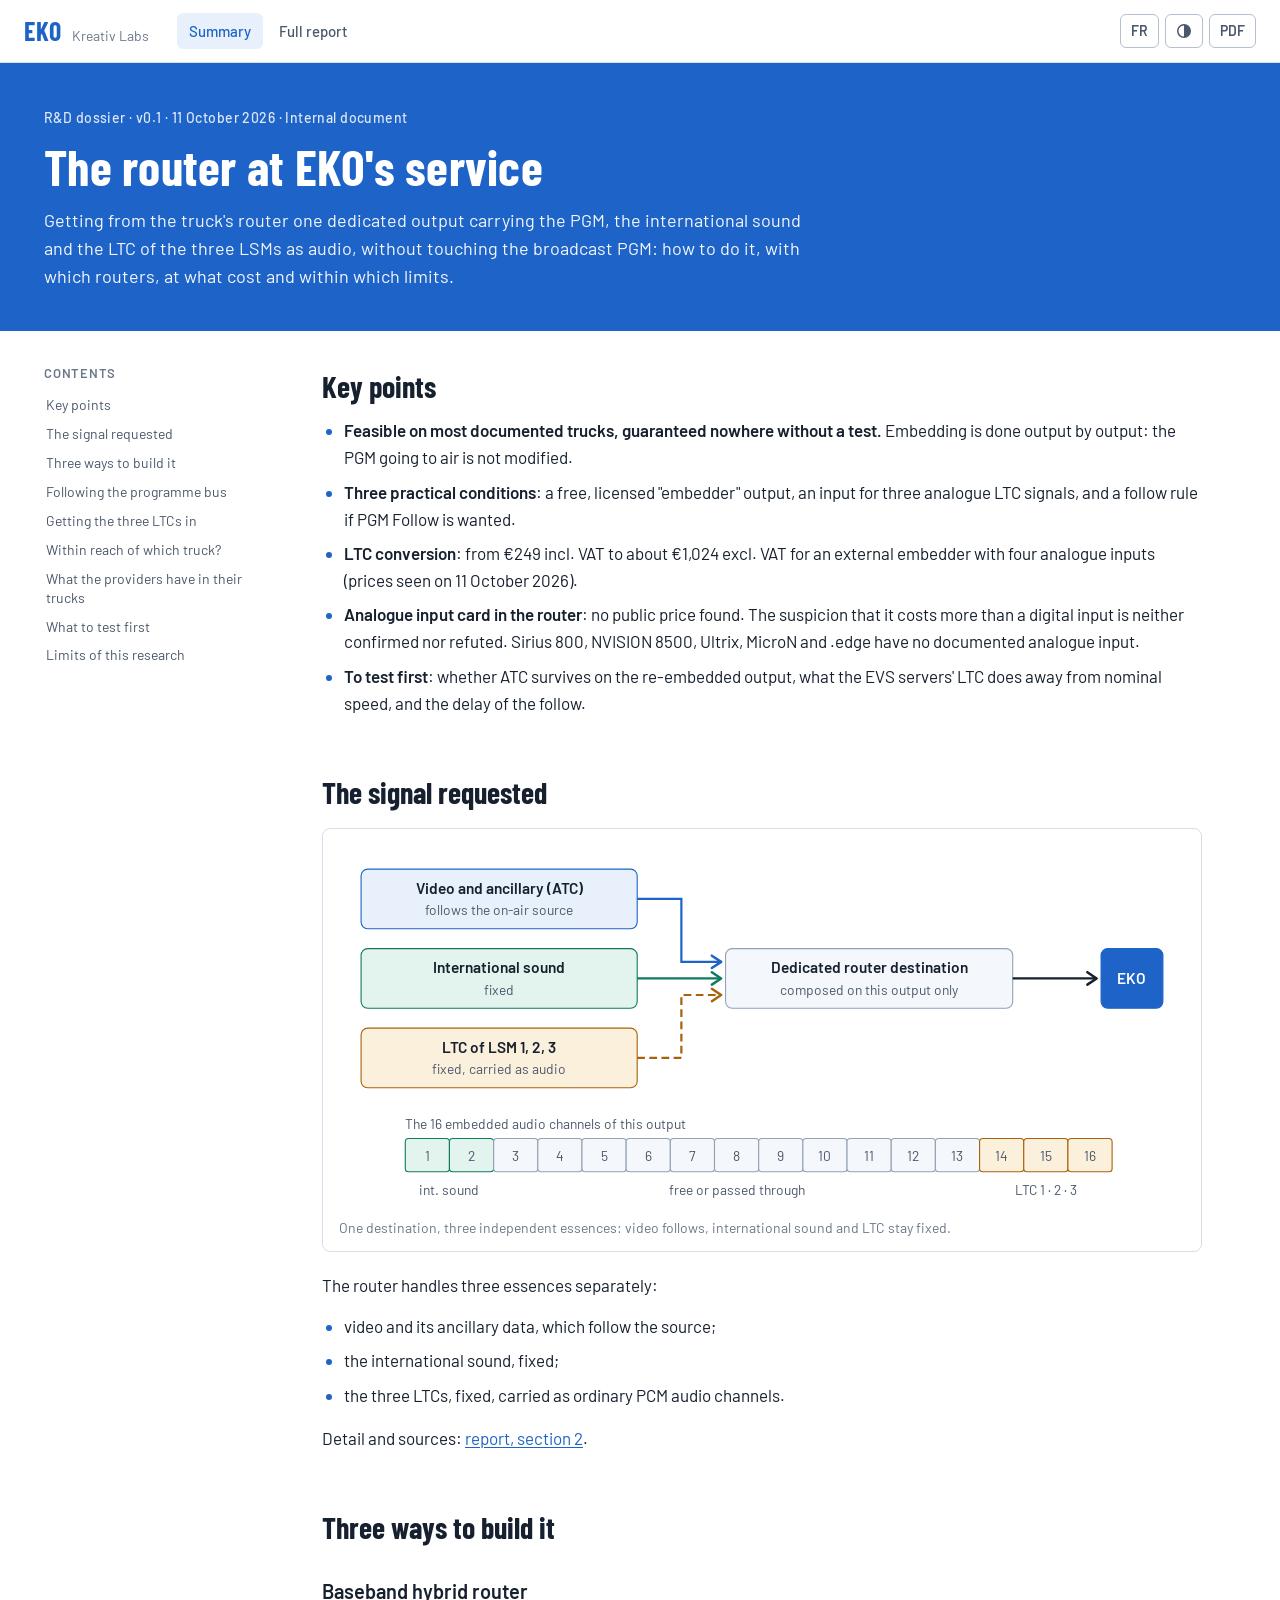
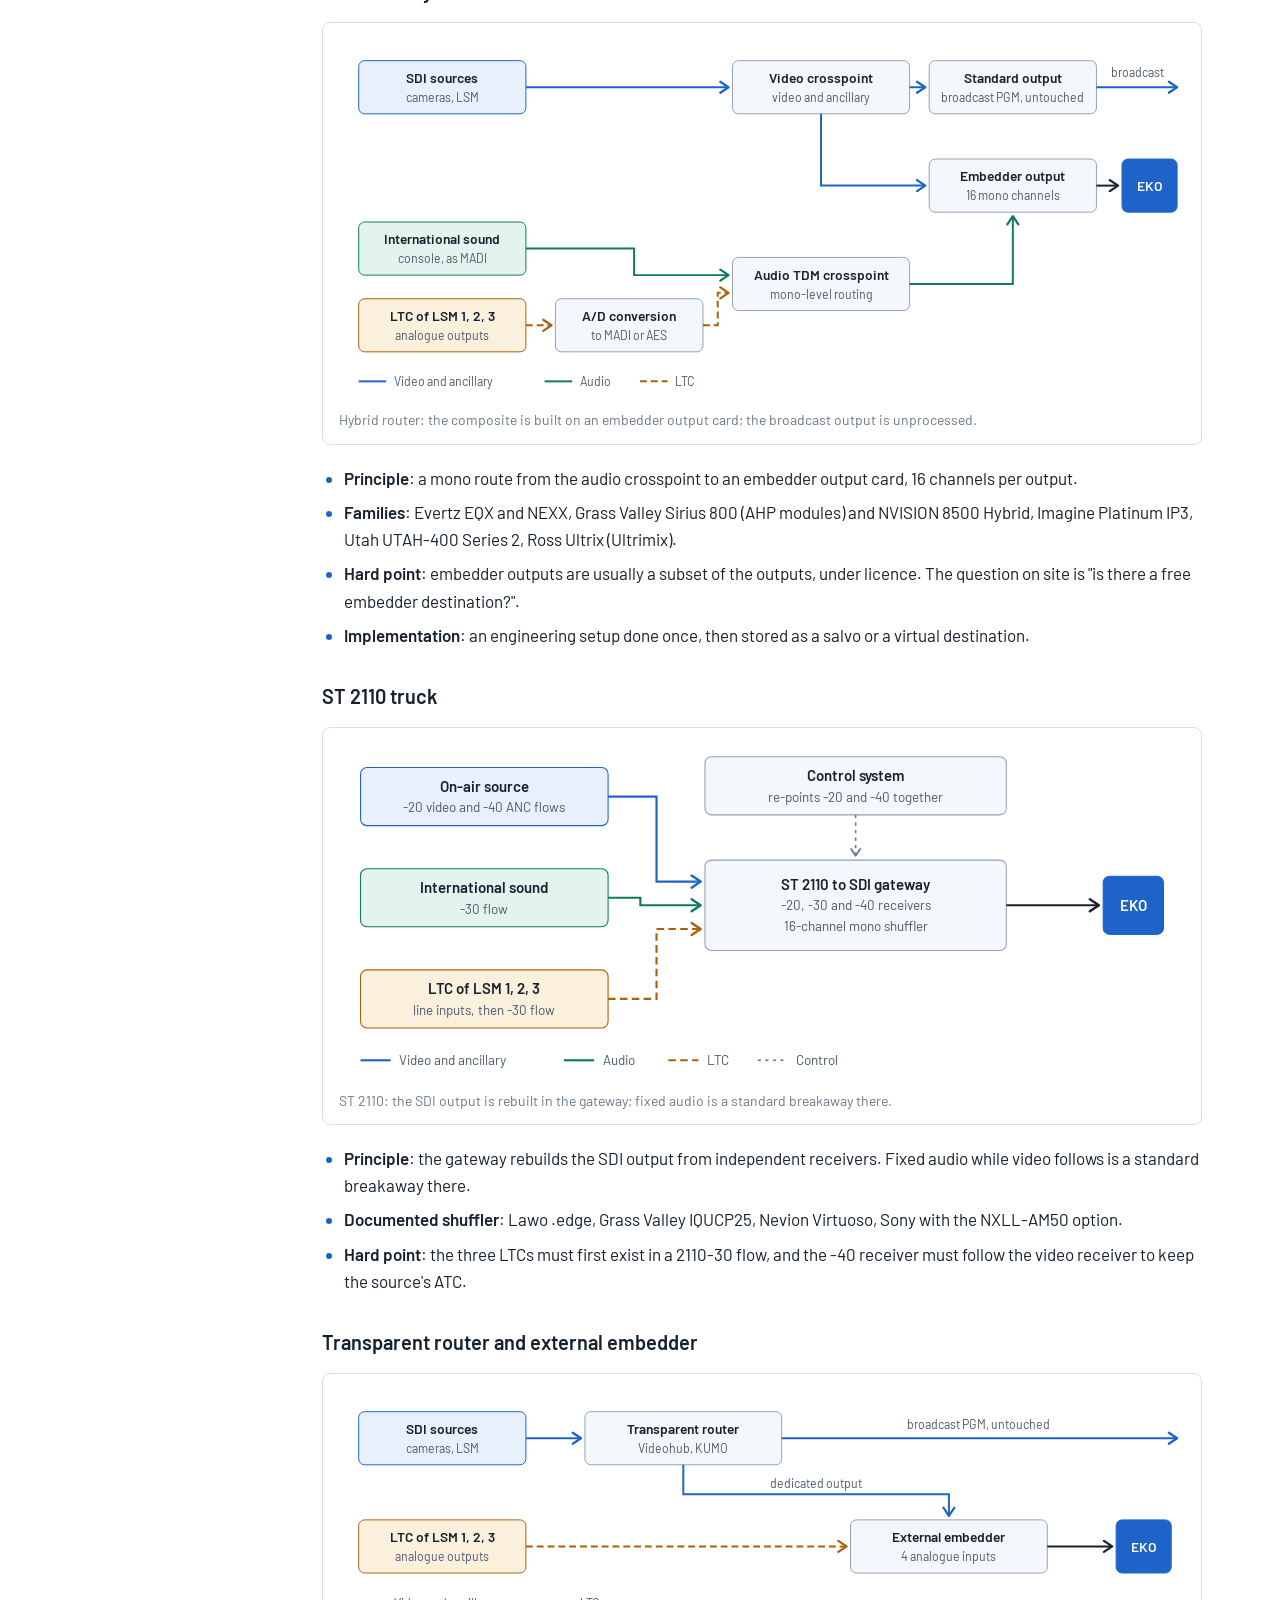
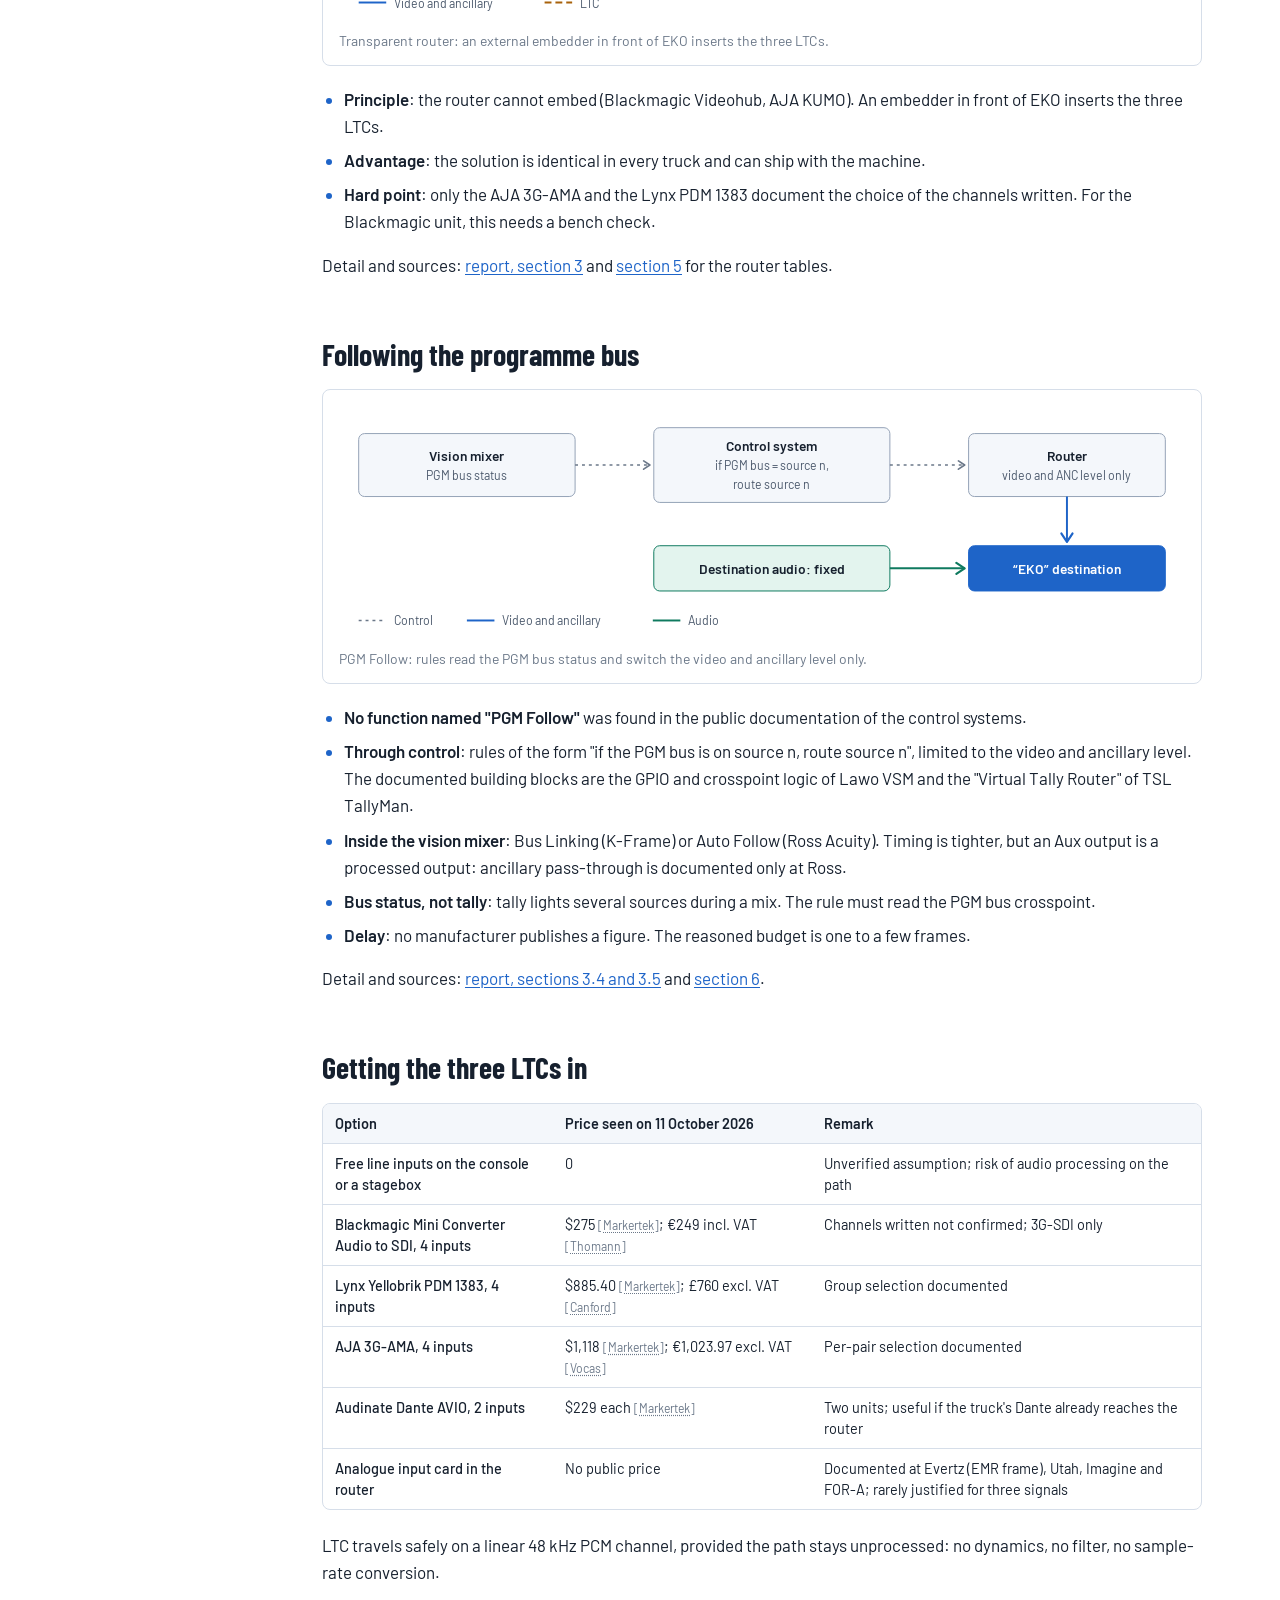
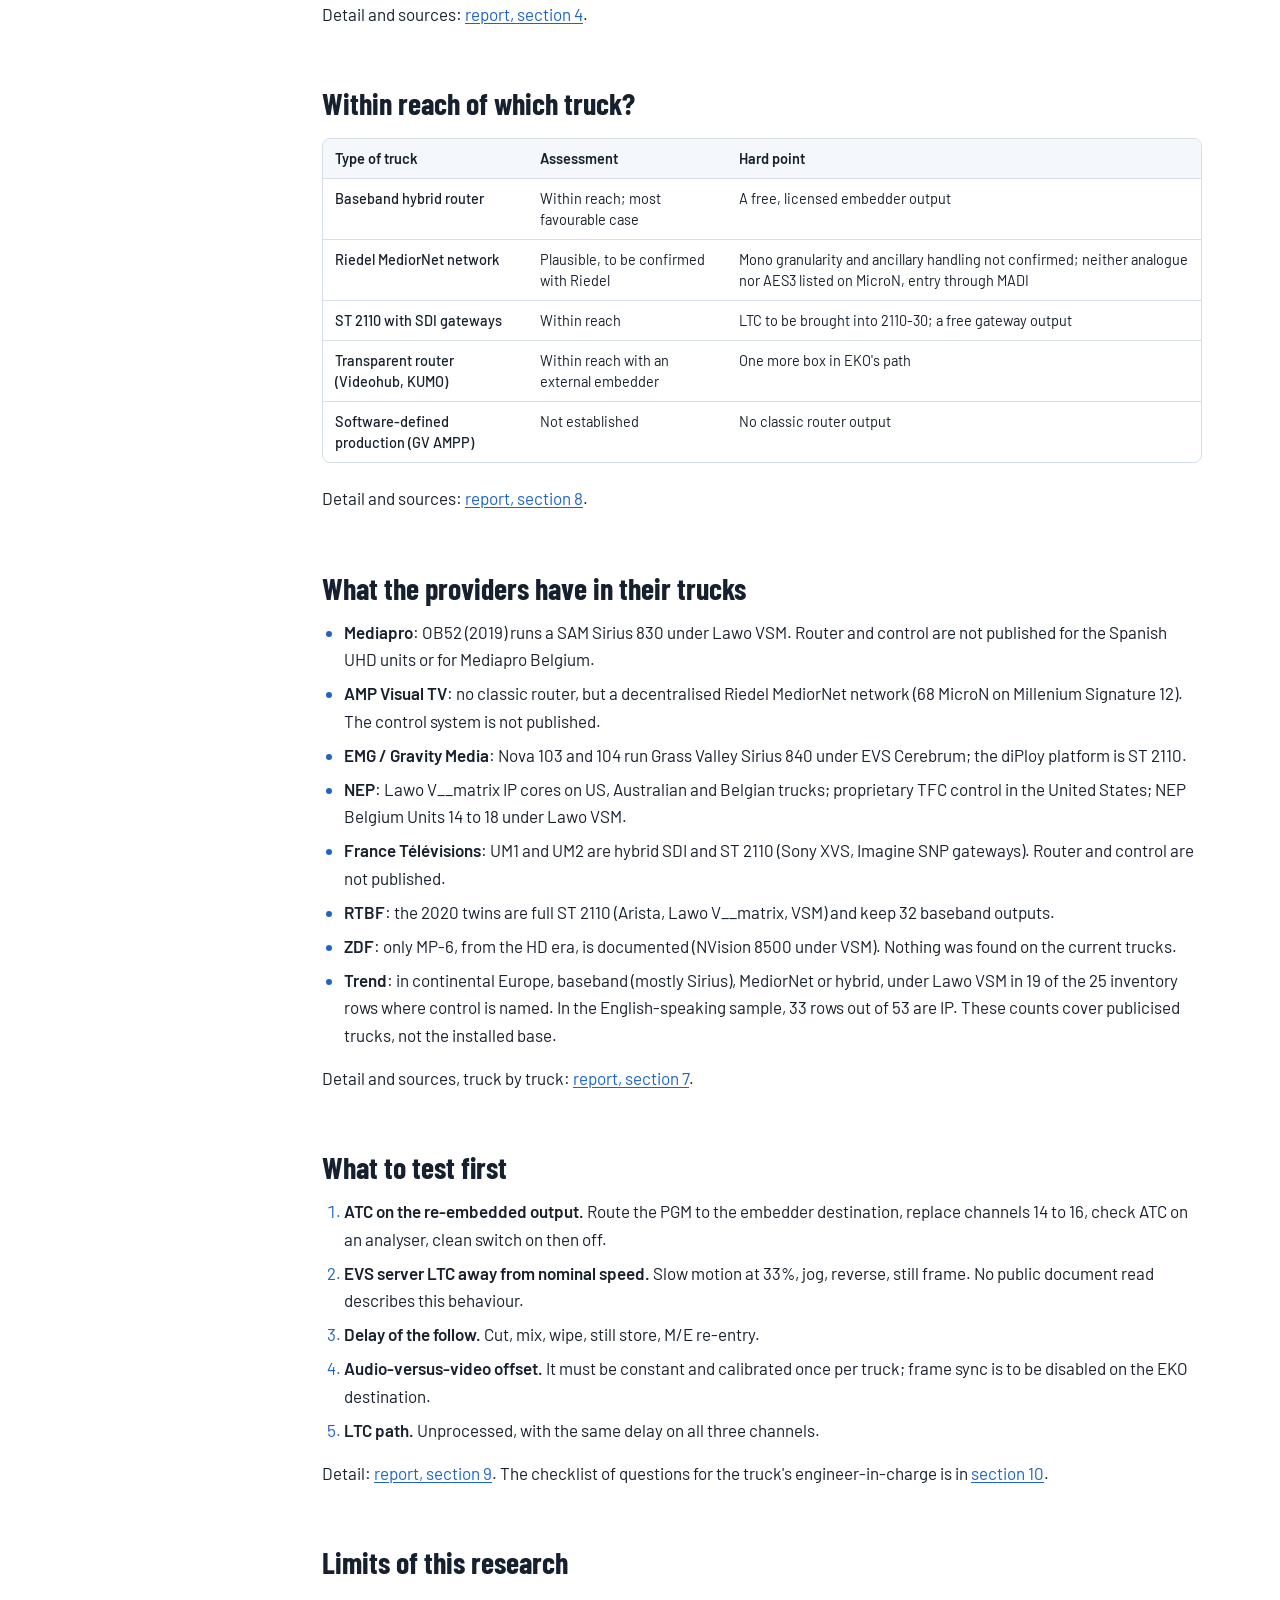
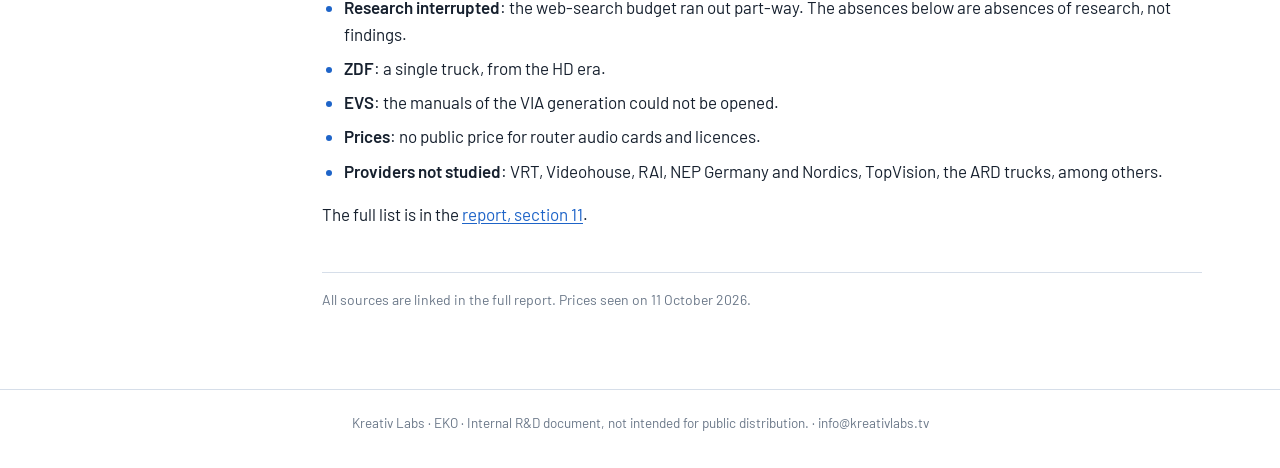
==== en/index.html @ 7c002ca4 "Dossier R&D EKO : la matrice au service du PGM Follow (v0.1) Synthèse et rapport complet sourcé, en " ====
<!doctype html>
<html lang="en" data-theme="light">
<head>
<meta charset="utf-8">
<meta name="viewport" content="width=device-width, initial-scale=1">
<title>The router at EKO&#x27;s service · EKO Matrice Follow</title>
<meta name="robots" content="noindex, nofollow">
<link rel="preconnect" href="https://fonts.googleapis.com">
<link rel="preconnect" href="https://fonts.gstatic.com" crossorigin>
<link rel="stylesheet" href="https://fonts.googleapis.com/css2?family=Barlow:wght@400;500;600;700&amp;family=Barlow+Condensed:wght@600;700&amp;display=swap">
<link rel="stylesheet" href="../assets/style.css">
<script>try{var t=localStorage.getItem('eko-theme');if(t)document.documentElement.dataset.theme=t}catch(e){}</script>
</head>
<body>
<svg width="0" height="0" style="position:absolute" aria-hidden="true" focusable="false"><defs><marker id="ah-v" viewBox="0 0 10 10" refX="8" refY="5" markerWidth="7" markerHeight="7" orient="auto"><path class="ah v" d="M2 1L8 5L2 9"/></marker><marker id="ah-a" viewBox="0 0 10 10" refX="8" refY="5" markerWidth="7" markerHeight="7" orient="auto"><path class="ah a" d="M2 1L8 5L2 9"/></marker><marker id="ah-l" viewBox="0 0 10 10" refX="8" refY="5" markerWidth="7" markerHeight="7" orient="auto"><path class="ah l" d="M2 1L8 5L2 9"/></marker><marker id="ah-c" viewBox="0 0 10 10" refX="8" refY="5" markerWidth="7" markerHeight="7" orient="auto"><path class="ah c" d="M2 1L8 5L2 9"/></marker><marker id="ah-n" viewBox="0 0 10 10" refX="8" refY="5" markerWidth="7" markerHeight="7" orient="auto"><path class="ah n" d="M2 1L8 5L2 9"/></marker></defs></svg>
<div class="page summary">
<header class="top">
  <a class="brand" href="index.html"><span class="brand-eko">EKO</span><span class="brand-sub">Kreativ Labs</span></a>
  <nav class="pages"><a href="index.html" aria-current="page">Summary</a><a href="report.html">Full report</a></nav>
  <div class="tools">
    <a class="tool lang" href="../index.html" hreflang="fr" title="Français">FR</a>
    <button class="tool" id="theme" type="button" title="Light or dark theme" aria-label="Light or dark theme"><svg aria-hidden="true" width="16" height="16" viewBox="0 0 16 16"><circle cx="8" cy="8" r="6.25" fill="none" stroke="currentColor" stroke-width="1.5"/><path d="M8 1.75a6.25 6.25 0 0 1 0 12.5z" fill="currentColor"/></svg></button>
    <button class="tool" id="print" type="button" title="Print or save as PDF" aria-label="Print or save as PDF">PDF</button>
  </div>
</header>
<section class="hero">
  <div class="hero-in">
    <p class="eyebrow">R&D dossier · v0.1 · 11 October 2026 · Internal document</p>
    <h1>The router at EKO's service</h1>
    <p class="lede">Getting from the truck's router one dedicated output carrying the PGM, the international sound and the LTC of the three LSMs as audio, without touching the broadcast PGM: how to do it, with which routers, at what cost and within which limits.</p>
  </div>
</section>
<div class="layout">
  <nav class="toc" aria-label="Contents">
    <p class="toc-title">Contents</p>
    <a class="l2" href="#p1">Key points</a>
    <a class="l2" href="#p2">The signal requested</a>
    <a class="l2" href="#p3">Three ways to build it</a>
    <a class="l2" href="#p4">Following the programme bus</a>
    <a class="l2" href="#p5">Getting the three LTCs in</a>
    <a class="l2" href="#p6">Within reach of which truck?</a>
    <a class="l2" href="#p7">What the providers have in their trucks</a>
    <a class="l2" href="#p8">What to test first</a>
    <a class="l2" href="#p9">Limits of this research</a>
  </nav>
  <main>

<h2 id="p1">Key points</h2>
<ul>
<li><strong>Feasible on most documented trucks, guaranteed nowhere without a test.</strong> Embedding is done output by output: the PGM going to air is not modified.</li>
<li><strong>Three practical conditions</strong>: a free, licensed "embedder" output, an input for three analogue LTC signals, and a follow rule if PGM Follow is wanted.</li>
<li><strong>LTC conversion</strong>: from €249 incl. VAT to about €1,024 excl. VAT for an external embedder with four analogue inputs (prices seen on 11 October 2026).</li>
<li><strong>Analogue input card in the router</strong>: no public price found. The suspicion that it costs more than a digital input is neither confirmed nor refuted. Sirius 800, NVISION 8500, Ultrix, MicroN and .edge have no documented analogue input.</li>
<li><strong>To test first</strong>: whether ATC survives on the re-embedded output, what the EVS servers' LTC does away from nominal speed, and the delay of the follow.</li>
</ul>
<h2 id="p2">The signal requested</h2>
<figure class="dg-fig"><svg class="dg" viewBox="0 0 766 326" role="img"><title>The signal EKO asks for</title><desc>One dedicated router destination combines video and its ancillary data, the international sound and the LTC of the three LSMs on channels 14, 15 and 16.</desc><rect class="bx v" x="20" y="20" width="250" height="54" rx="6"/><text class="t v" x="145.0" y="37.0">Video and ancillary (ATC)</text><text class="s v" x="145.0" y="57.0">follows the on-air source</text><rect class="bx a" x="20" y="92" width="250" height="54" rx="6"/><text class="t a" x="145.0" y="109.0">International sound</text><text class="s a" x="145.0" y="129.0">fixed</text><rect class="bx l" x="20" y="164" width="250" height="54" rx="6"/><text class="t l" x="145.0" y="181.0">LTC of LSM 1, 2, 3</text><text class="s l" x="145.0" y="201.0">fixed, carried as audio</text><rect class="bx " x="350" y="92" width="260" height="54" rx="6"/><text class="t " x="480.0" y="109.0">Dedicated router destination</text><text class="s " x="480.0" y="129.0">composed on this output only</text><rect class="bx eko" x="690" y="92" width="56" height="54" rx="6"/><text class="t eko" x="718.0" y="119.0">EKO</text><path class="ln v" d="M270 47 H310 V104 H346" marker-end="url(#ah-v)"/><path class="ln a" d="M270 119 H346" marker-end="url(#ah-a)"/><path class="ln l" d="M270 191 H310 V134 H346" marker-end="url(#ah-l)"/><path class="ln n" d="M610 119 H686" marker-end="url(#ah-n)"/><text class="s lb" x="60" y="250" style="text-anchor:start">The 16 embedded audio channels of this output</text><rect class="bx cell a" x="60" y="264" width="40" height="30" rx="3"/><text class="s a" x="80" y="279">1</text><rect class="bx cell a" x="100" y="264" width="40" height="30" rx="3"/><text class="s a" x="120" y="279">2</text><rect class="bx cell " x="140" y="264" width="40" height="30" rx="3"/><text class="s " x="160" y="279">3</text><rect class="bx cell " x="180" y="264" width="40" height="30" rx="3"/><text class="s " x="200" y="279">4</text><rect class="bx cell " x="220" y="264" width="40" height="30" rx="3"/><text class="s " x="240" y="279">5</text><rect class="bx cell " x="260" y="264" width="40" height="30" rx="3"/><text class="s " x="280" y="279">6</text><rect class="bx cell " x="300" y="264" width="40" height="30" rx="3"/><text class="s " x="320" y="279">7</text><rect class="bx cell " x="340" y="264" width="40" height="30" rx="3"/><text class="s " x="360" y="279">8</text><rect class="bx cell " x="380" y="264" width="40" height="30" rx="3"/><text class="s " x="400" y="279">9</text><rect class="bx cell " x="420" y="264" width="40" height="30" rx="3"/><text class="s " x="440" y="279">10</text><rect class="bx cell " x="460" y="264" width="40" height="30" rx="3"/><text class="s " x="480" y="279">11</text><rect class="bx cell " x="500" y="264" width="40" height="30" rx="3"/><text class="s " x="520" y="279">12</text><rect class="bx cell " x="540" y="264" width="40" height="30" rx="3"/><text class="s " x="560" y="279">13</text><rect class="bx cell l" x="580" y="264" width="40" height="30" rx="3"/><text class="s l" x="600" y="279">14</text><rect class="bx cell l" x="620" y="264" width="40" height="30" rx="3"/><text class="s l" x="640" y="279">15</text><rect class="bx cell l" x="660" y="264" width="40" height="30" rx="3"/><text class="s l" x="680" y="279">16</text><text class="s lb" x="100" y="310" style="text-anchor:middle">int. sound</text><text class="s lb" x="360" y="310" style="text-anchor:middle">free or passed through</text><text class="s lb" x="640" y="310" style="text-anchor:middle">LTC 1 · 2 · 3</text></svg><figcaption>One destination, three independent essences: video follows, international sound and LTC stay fixed.</figcaption></figure>
<p>The router handles three essences separately:</p>
<ul>
<li>video and its ancillary data, which follow the source;</li>
<li>the international sound, fixed;</li>
<li>the three LTCs, fixed, carried as ordinary PCM audio channels.</li>
</ul>
<p>Detail and sources: <a href="report.html#s2">report, section 2</a>.</p>
<h2 id="p3">Three ways to build it</h2>
<h3>Baseband hybrid router</h3>
<figure class="dg-fig"><svg class="dg" viewBox="0 0 860 364" role="img"><title>Baseband hybrid router</title><desc>The audio crosspoint routes the international sound and the three LTCs, once digitised, to an embedder output card. The broadcast PGM leaves through a standard output, unprocessed.</desc><rect class="bx v" x="20" y="20" width="170" height="54" rx="6"/><text class="t v" x="105.0" y="37.0">SDI sources</text><text class="s v" x="105.0" y="57.0">cameras, LSM</text><rect class="bx " x="400" y="20" width="180" height="54" rx="6"/><text class="t " x="490.0" y="37.0">Video crosspoint</text><text class="s " x="490.0" y="57.0">video and ancillary</text><rect class="bx " x="600" y="20" width="170" height="54" rx="6"/><text class="t " x="685.0" y="37.0">Standard output</text><text class="s " x="685.0" y="57.0">broadcast PGM, untouched</text><rect class="bx " x="600" y="120" width="170" height="54" rx="6"/><text class="t " x="685.0" y="137.0">Embedder output</text><text class="s " x="685.0" y="157.0">16 mono channels</text><rect class="bx eko" x="796" y="120" width="56" height="54" rx="6"/><text class="t eko" x="824.0" y="147.0">EKO</text><rect class="bx " x="400" y="220" width="180" height="54" rx="6"/><text class="t " x="490.0" y="237.0">Audio TDM crosspoint</text><text class="s " x="490.0" y="257.0">mono-level routing</text><rect class="bx a" x="20" y="184" width="170" height="54" rx="6"/><text class="t a" x="105.0" y="201.0">International sound</text><text class="s a" x="105.0" y="221.0">console, as MADI</text><rect class="bx l" x="20" y="262" width="170" height="54" rx="6"/><text class="t l" x="105.0" y="279.0">LTC of LSM 1, 2, 3</text><text class="s l" x="105.0" y="299.0">analogue outputs</text><rect class="bx " x="220" y="262" width="150" height="54" rx="6"/><text class="t " x="295.0" y="279.0">A/D conversion</text><text class="s " x="295.0" y="299.0">to MADI or AES</text><path class="ln v" d="M190 47 H396" marker-end="url(#ah-v)"/><path class="ln v" d="M580 47 H596" marker-end="url(#ah-v)"/><path class="ln v" d="M490 74 V147 H596" marker-end="url(#ah-v)"/><path class="ln n" d="M770 147 H792" marker-end="url(#ah-n)"/><path class="ln v" d="M770 47 H852" marker-end="url(#ah-v)"/><text class="s lb" x="812" y="32" style="text-anchor:middle">broadcast</text><path class="ln a" d="M190 211 H300 V238 H396" marker-end="url(#ah-a)"/><path class="ln l" d="M190 289 H216" marker-end="url(#ah-l)"/><path class="ln l" d="M370 289 H385 V256 H396" marker-end="url(#ah-l)"/><path class="ln a" d="M580 247 H685 V178" marker-end="url(#ah-a)"/><path class="ln v" d="M20 346 H48"/><text class="s lb" x="56" y="346" style="text-anchor:start">Video and ancillary</text><path class="ln a" d="M209 346 H237"/><text class="s lb" x="245" y="346" style="text-anchor:start">Audio</text><path class="ln l" d="M306 346 H334"/><text class="s lb" x="342" y="346" style="text-anchor:start">LTC</text></svg><figcaption>Hybrid router: the composite is built on an embedder output card; the broadcast output is unprocessed.</figcaption></figure>
<ul>
<li><strong>Principle</strong>: a mono route from the audio crosspoint to an embedder output card, 16 channels per output.</li>
<li><strong>Families</strong>: Evertz EQX and NEXX, Grass Valley Sirius 800 (AHP modules) and NVISION 8500 Hybrid, Imagine Platinum IP3, Utah UTAH-400 Series 2, Ross Ultrix (Ultrimix).</li>
<li><strong>Hard point</strong>: embedder outputs are usually a subset of the outputs, under licence. The question on site is "is there a free embedder destination?".</li>
<li><strong>Implementation</strong>: an engineering setup done once, then stored as a salvo or a virtual destination.</li>
</ul>
<h3>ST 2110 truck</h3>
<figure class="dg-fig"><svg class="dg" viewBox="0 0 786 310" role="img"><title>ST 2110 truck</title><desc>The gateway rebuilds the SDI output from independent receivers. Control re-points video and ancillary; the audio shuffler stays fixed on the international sound and the three LTCs.</desc><rect class="bx v" x="20" y="20" width="230" height="54" rx="6"/><text class="t v" x="135.0" y="37.0">On-air source</text><text class="s v" x="135.0" y="57.0">-20 video and -40 ANC flows</text><rect class="bx a" x="20" y="114" width="230" height="54" rx="6"/><text class="t a" x="135.0" y="131.0">International sound</text><text class="s a" x="135.0" y="151.0">-30 flow</text><rect class="bx l" x="20" y="208" width="230" height="54" rx="6"/><text class="t l" x="135.0" y="225.0">LTC of LSM 1, 2, 3</text><text class="s l" x="135.0" y="245.0">line inputs, then -30 flow</text><rect class="bx " x="340" y="10" width="280" height="54" rx="6"/><text class="t " x="480.0" y="27.0">Control system</text><text class="s " x="480.0" y="47.0">re-points -20 and -40 together</text><rect class="bx " x="340" y="106" width="280" height="84" rx="6"/><text class="t " x="480.0" y="128.0">ST 2110 to SDI gateway</text><text class="s " x="480.0" y="148.0">-20, -30 and -40 receivers</text><text class="s " x="480.0" y="167.0">16-channel mono shuffler</text><rect class="bx eko" x="710" y="121" width="56" height="54" rx="6"/><text class="t eko" x="738.0" y="148.0">EKO</text><path class="ln v" d="M250 47 H295 V126 H336" marker-end="url(#ah-v)"/><path class="ln a" d="M250 141 H280 V148 H336" marker-end="url(#ah-a)"/><path class="ln l" d="M250 235 H295 V170 H336" marker-end="url(#ah-l)"/><path class="ln c" d="M480 64 V102" marker-end="url(#ah-c)"/><path class="ln n" d="M620 148 H706" marker-end="url(#ah-n)"/><path class="ln v" d="M20 292 H48"/><text class="s lb" x="56" y="292" style="text-anchor:start">Video and ancillary</text><path class="ln a" d="M209 292 H237"/><text class="s lb" x="245" y="292" style="text-anchor:start">Audio</text><path class="ln l" d="M306 292 H334"/><text class="s lb" x="342" y="292" style="text-anchor:start">LTC</text><path class="ln c" d="M389 292 H417"/><text class="s lb" x="425" y="292" style="text-anchor:start">Control</text></svg><figcaption>ST 2110: the SDI output is rebuilt in the gateway; fixed audio is a standard breakaway there.</figcaption></figure>
<ul>
<li><strong>Principle</strong>: the gateway rebuilds the SDI output from independent receivers. Fixed audio while video follows is a standard breakaway there.</li>
<li><strong>Documented shuffler</strong>: Lawo .edge, Grass Valley IQUCP25, Nevion Virtuoso, Sony with the NXLL-AM50 option.</li>
<li><strong>Hard point</strong>: the three LTCs must first exist in a 2110-30 flow, and the -40 receiver must follow the video receiver to keep the source's ATC.</li>
</ul>
<h3>Transparent router and external embedder</h3>
<figure class="dg-fig"><svg class="dg" viewBox="0 0 860 232" role="img"><title>Transparent router and external embedder</title><desc>The router passes signals unprocessed. An external embedder between the dedicated output and EKO inserts the three LTCs. The broadcast PGM is not involved.</desc><rect class="bx v" x="20" y="20" width="170" height="54" rx="6"/><text class="t v" x="105.0" y="37.0">SDI sources</text><text class="s v" x="105.0" y="57.0">cameras, LSM</text><rect class="bx " x="250" y="20" width="200" height="54" rx="6"/><text class="t " x="350.0" y="37.0">Transparent router</text><text class="s " x="350.0" y="57.0">Videohub, KUMO</text><rect class="bx l" x="20" y="130" width="170" height="54" rx="6"/><text class="t l" x="105.0" y="147.0">LTC of LSM 1, 2, 3</text><text class="s l" x="105.0" y="167.0">analogue outputs</text><rect class="bx " x="520" y="130" width="200" height="54" rx="6"/><text class="t " x="620.0" y="147.0">External embedder</text><text class="s " x="620.0" y="167.0">4 analogue inputs</text><rect class="bx eko" x="790" y="130" width="56" height="54" rx="6"/><text class="t eko" x="818.0" y="157.0">EKO</text><path class="ln v" d="M190 47 H246" marker-end="url(#ah-v)"/><path class="ln v" d="M450 47 H852" marker-end="url(#ah-v)"/><text class="s lb" x="650" y="33" style="text-anchor:middle">broadcast PGM, untouched</text><path class="ln v" d="M350 74 V104 H620 V126" marker-end="url(#ah-v)"/><text class="s lb" x="485" y="92" style="text-anchor:middle">dedicated output</text><path class="ln l" d="M190 157 H516" marker-end="url(#ah-l)"/><path class="ln n" d="M720 157 H786" marker-end="url(#ah-n)"/><path class="ln v" d="M20 214 H48"/><text class="s lb" x="56" y="214" style="text-anchor:start">Video and ancillary</text><path class="ln l" d="M209 214 H237"/><text class="s lb" x="245" y="214" style="text-anchor:start">LTC</text></svg><figcaption>Transparent router: an external embedder in front of EKO inserts the three LTCs.</figcaption></figure>
<ul>
<li><strong>Principle</strong>: the router cannot embed (Blackmagic Videohub, AJA KUMO). An embedder in front of EKO inserts the three LTCs.</li>
<li><strong>Advantage</strong>: the solution is identical in every truck and can ship with the machine.</li>
<li><strong>Hard point</strong>: only the AJA 3G-AMA and the Lynx PDM 1383 document the choice of the channels written. For the Blackmagic unit, this needs a bench check.</li>
</ul>
<p>Detail and sources: <a href="report.html#s3">report, section 3</a> and <a href="report.html#s5">section 5</a> for the router tables.</p>
<h2 id="p4">Following the programme bus</h2>
<figure class="dg-fig"><svg class="dg" viewBox="0 0 860 234" role="img"><title>Programme-bus follow by the control system</title><desc>The control system reads the vision mixer&#x27;s PGM bus status and drives the router on the video and ancillary level only. The destination&#x27;s audio stays fixed.</desc><rect class="bx " x="20" y="26" width="220" height="64" rx="6"/><text class="t " x="130.0" y="48.0">Vision mixer</text><text class="s " x="130.0" y="68.0">PGM bus status</text><rect class="bx " x="320" y="20" width="240" height="76" rx="6"/><text class="t " x="440.0" y="38.0">Control system</text><text class="s " x="440.0" y="58.0">if PGM bus = source n,</text><text class="s " x="440.0" y="77.0">route source n</text><rect class="bx " x="640" y="26" width="200" height="64" rx="6"/><text class="t " x="740.0" y="48.0">Router</text><text class="s " x="740.0" y="68.0">video and ANC level only</text><rect class="bx eko" x="640" y="140" width="200" height="46" rx="6"/><text class="t eko" x="740.0" y="163.0">“EKO” destination</text><rect class="bx a" x="320" y="140" width="240" height="46" rx="6"/><text class="t a" x="440.0" y="163.0">Destination audio: fixed</text><path class="ln c" d="M240 58 H316" marker-end="url(#ah-c)"/><path class="ln c" d="M560 58 H636" marker-end="url(#ah-c)"/><path class="ln v" d="M740 90 V136" marker-end="url(#ah-v)"/><path class="ln a" d="M560 163 H636" marker-end="url(#ah-a)"/><path class="ln c" d="M20 216 H48"/><text class="s lb" x="56" y="216" style="text-anchor:start">Control</text><path class="ln v" d="M130 216 H158"/><text class="s lb" x="166" y="216" style="text-anchor:start">Video and ancillary</text><path class="ln a" d="M319 216 H347"/><text class="s lb" x="355" y="216" style="text-anchor:start">Audio</text></svg><figcaption>PGM Follow: rules read the PGM bus status and switch the video and ancillary level only.</figcaption></figure>
<ul>
<li><strong>No function named "PGM Follow"</strong> was found in the public documentation of the control systems.</li>
<li><strong>Through control</strong>: rules of the form "if the PGM bus is on source n, route source n", limited to the video and ancillary level. The documented building blocks are the GPIO and crosspoint logic of Lawo VSM and the "Virtual Tally Router" of TSL TallyMan.</li>
<li><strong>Inside the vision mixer</strong>: Bus Linking (K-Frame) or Auto Follow (Ross Acuity). Timing is tighter, but an Aux output is a processed output: ancillary pass-through is documented only at Ross.</li>
<li><strong>Bus status, not tally</strong>: tally lights several sources during a mix. The rule must read the PGM bus crosspoint.</li>
<li><strong>Delay</strong>: no manufacturer publishes a figure. The reasoned budget is one to a few frames.</li>
</ul>
<p>Detail and sources: <a href="report.html#s3-4">report, sections 3.4 and 3.5</a> and <a href="report.html#s6">section 6</a>.</p>
<h2 id="p5">Getting the three LTCs in</h2>
<div class="table-wrap"><table>
<thead>
<tr>
<th>Option</th>
<th>Price seen on 11 October 2026</th>
<th>Remark</th>
</tr>
</thead>
<tbody>
<tr>
<td>Free line inputs on the console or a stagebox</td>
<td>0</td>
<td>Unverified assumption; risk of audio processing on the path</td>
</tr>
<tr>
<td>Blackmagic Mini Converter Audio to SDI, 4 inputs</td>
<td>$275 <span class="cite"><a target="_blank" rel="noopener" href="https://www.markertek.com/product/bmd-convmcauds2/blackmagic-convmcauds2-mini-converter-audio-to-sdi-embedder">Markertek</a></span>; €249 incl. VAT <span class="cite"><a target="_blank" rel="noopener" href="https://www.thomann.fr/blackmagic_design_mini_converter_audio_to_sdi.htm">Thomann</a></span></td>
<td>Channels written not confirmed; 3G-SDI only</td>
</tr>
<tr>
<td>Lynx Yellobrik PDM 1383, 4 inputs</td>
<td>$885.40 <span class="cite"><a target="_blank" rel="noopener" href="https://www.markertek.com/product/lnx-pdm-1383/lynx-technik-yellobrik-pdm-1383-analog-audio-embedder-de-embedder">Markertek</a></span>; £760 excl. VAT <span class="cite"><a target="_blank" rel="noopener" href="https://canford.co.uk/LYNX-YELLOBRIK-AUDIO-EMBEDDERS-AND-DE-EMBEDDERS">Canford</a></span></td>
<td>Group selection documented</td>
</tr>
<tr>
<td>AJA 3G-AMA, 4 inputs</td>
<td>$1,118 <span class="cite"><a target="_blank" rel="noopener" href="https://www.markertek.com/product/aja-3g-ama/aja-3g-ama-3g-sdi-analog-audio-embedder-disembedder">Markertek</a></span>; €1,023.97 excl. VAT <span class="cite"><a target="_blank" rel="noopener" href="https://en.vocas.nl/aja-3g-ama-3g-sdi-analog-audio-embed-disembed.html">Vocas</a></span></td>
<td>Per-pair selection documented</td>
</tr>
<tr>
<td>Audinate Dante AVIO, 2 inputs</td>
<td>$229 each <span class="cite"><a target="_blank" rel="noopener" href="https://www.markertek.com/product/adn-adpdai-au2x0/audinate-adp-dai-au-2x0-dante-avio-analog-input-adapter-with-rj45-and-2-xlr-female-2-channel-version">Markertek</a></span></td>
<td>Two units; useful if the truck's Dante already reaches the router</td>
</tr>
<tr>
<td>Analogue input card in the router</td>
<td>No public price</td>
<td>Documented at Evertz (EMR frame), Utah, Imagine and FOR-A; rarely justified for three signals</td>
</tr>
</tbody>
</table></div>
<p>LTC travels safely on a linear 48 kHz PCM channel, provided the path stays unprocessed: no dynamics, no filter, no sample-rate conversion.</p>
<p>Detail and sources: <a href="report.html#s4">report, section 4</a>.</p>
<h2 id="p6">Within reach of which truck?</h2>
<div class="table-wrap"><table>
<thead>
<tr>
<th>Type of truck</th>
<th>Assessment</th>
<th>Hard point</th>
</tr>
</thead>
<tbody>
<tr>
<td>Baseband hybrid router</td>
<td>Within reach; most favourable case</td>
<td>A free, licensed embedder output</td>
</tr>
<tr>
<td>Riedel MediorNet network</td>
<td>Plausible, to be confirmed with Riedel</td>
<td>Mono granularity and ancillary handling not confirmed; neither analogue nor AES3 listed on MicroN, entry through MADI</td>
</tr>
<tr>
<td>ST 2110 with SDI gateways</td>
<td>Within reach</td>
<td>LTC to be brought into 2110-30; a free gateway output</td>
</tr>
<tr>
<td>Transparent router (Videohub, KUMO)</td>
<td>Within reach with an external embedder</td>
<td>One more box in EKO's path</td>
</tr>
<tr>
<td>Software-defined production (GV AMPP)</td>
<td>Not established</td>
<td>No classic router output</td>
</tr>
</tbody>
</table></div>
<p>Detail and sources: <a href="report.html#s8">report, section 8</a>.</p>
<h2 id="p7">What the providers have in their trucks</h2>
<ul>
<li><strong>Mediapro</strong>: OB52 (2019) runs a SAM Sirius 830 under Lawo VSM. Router and control are not published for the Spanish UHD units or for Mediapro Belgium.</li>
<li><strong>AMP Visual TV</strong>: no classic router, but a decentralised Riedel MediorNet network (68 MicroN on Millenium Signature 12). The control system is not published.</li>
<li><strong>EMG / Gravity Media</strong>: Nova 103 and 104 run Grass Valley Sirius 840 under EVS Cerebrum; the diPloy platform is ST 2110.</li>
<li><strong>NEP</strong>: Lawo V__matrix IP cores on US, Australian and Belgian trucks; proprietary TFC control in the United States; NEP Belgium Units 14 to 18 under Lawo VSM.</li>
<li><strong>France Télévisions</strong>: UM1 and UM2 are hybrid SDI and ST 2110 (Sony XVS, Imagine SNP gateways). Router and control are not published.</li>
<li><strong>RTBF</strong>: the 2020 twins are full ST 2110 (Arista, Lawo V__matrix, VSM) and keep 32 baseband outputs.</li>
<li><strong>ZDF</strong>: only MP-6, from the HD era, is documented (NVision 8500 under VSM). Nothing was found on the current trucks.</li>
<li><strong>Trend</strong>: in continental Europe, baseband (mostly Sirius), MediorNet or hybrid, under Lawo VSM in 19 of the 25 inventory rows where control is named. In the English-speaking sample, 33 rows out of 53 are IP. These counts cover publicised trucks, not the installed base.</li>
</ul>
<p>Detail and sources, truck by truck: <a href="report.html#s7">report, section 7</a>.</p>
<h2 id="p8">What to test first</h2>
<ol>
<li><strong>ATC on the re-embedded output.</strong> Route the PGM to the embedder destination, replace channels 14 to 16, check ATC on an analyser, clean switch on then off.</li>
<li><strong>EVS server LTC away from nominal speed.</strong> Slow motion at 33%, jog, reverse, still frame. No public document read describes this behaviour.</li>
<li><strong>Delay of the follow.</strong> Cut, mix, wipe, still store, M/E re-entry.</li>
<li><strong>Audio-versus-video offset.</strong> It must be constant and calibrated once per truck; frame sync is to be disabled on the EKO destination.</li>
<li><strong>LTC path.</strong> Unprocessed, with the same delay on all three channels.</li>
</ol>
<p>Detail: <a href="report.html#s9">report, section 9</a>. The checklist of questions for the truck's engineer-in-charge is in <a href="report.html#s10">section 10</a>.</p>
<h2 id="p9">Limits of this research</h2>
<ul>
<li><strong>Research interrupted</strong>: the web-search budget ran out part-way. The absences below are absences of research, not findings.</li>
<li><strong>ZDF</strong>: a single truck, from the HD era.</li>
<li><strong>EVS</strong>: the manuals of the VIA generation could not be opened.</li>
<li><strong>Prices</strong>: no public price for router audio cards and licences.</li>
<li><strong>Providers not studied</strong>: VRT, Videohouse, RAI, NEP Germany and Nordics, TopVision, the ARD trucks, among others.</li>
</ul>
<p>The full list is in the <a href="report.html#s11">report, section 11</a>.</p>
    <p class="note">All sources are linked in the full report. Prices seen on 11 October 2026.</p>
  </main>
</div>
<footer class="foot">Kreativ Labs · EKO · Internal R&D document, not intended for public distribution. · info@kreativlabs.tv</footer>
</div>
<script src="../assets/site.js"></script>
</body>
</html>
---- assets/style.css ----
:root {
  --font: "Barlow", system-ui, -apple-system, "Segoe UI", Roboto, sans-serif;
  --font-cond: "Barlow Condensed", "Barlow", system-ui, sans-serif;
  --eko: #1E64C8;
  --eko-dark: #164C99;
  --bg: #ffffff;
  --bg-soft: #f4f7fb;
  --bg-tint: #e8f0fb;
  --text: #16202e;
  --text-soft: #4a586b;
  --text-mute: #6b7889;
  --line: #d6dee9;
  --line-strong: #b4c0d0;
  --link: #1E64C8;
  --hero-bg: #1E64C8;
  --hero-text: #ffffff;
  --dg-box: #f4f7fb;
  --dg-stroke: #93a2b6;
  --dg-text: #16202e;
  --dg-sub: #4a586b;
  --dg-v: #1E64C8;
  --dg-v-bg: #e8f0fb;
  --dg-a: #0f7a5f;
  --dg-a-bg: #e3f4ee;
  --dg-l: #a8620b;
  --dg-l-bg: #fbf0dc;
  --dg-c: #6b7889;
}
@media (prefers-color-scheme: dark) {
  :root:not([data-theme="light"]) {
    --bg: #0f1621;
    --bg-soft: #17202e;
    --bg-tint: #1b2a42;
    --text: #e8edf4;
    --text-soft: #b6c1d0;
    --text-mute: #8d9aac;
    --line: #2a3648;
    --line-strong: #3d4c62;
    --link: #7fb0f5;
    --hero-bg: #143f80;
    --hero-text: #ffffff;
    --dg-box: #17202e;
    --dg-stroke: #5d6c82;
    --dg-text: #e8edf4;
    --dg-sub: #b6c1d0;
    --dg-v: #7fb0f5;
    --dg-v-bg: #1b2a42;
    --dg-a: #5fd0ad;
    --dg-a-bg: #153229;
    --dg-l: #f0b458;
    --dg-l-bg: #3a2b12;
    --dg-c: #8d9aac;
    color-scheme: dark;
  }
}
:root[data-theme="dark"] {
  --bg: #0f1621;
  --bg-soft: #17202e;
  --bg-tint: #1b2a42;
  --text: #e8edf4;
  --text-soft: #b6c1d0;
  --text-mute: #8d9aac;
  --line: #2a3648;
  --line-strong: #3d4c62;
  --link: #7fb0f5;
  --hero-bg: #143f80;
  --hero-text: #ffffff;
  --dg-box: #17202e;
  --dg-stroke: #5d6c82;
  --dg-text: #e8edf4;
  --dg-sub: #b6c1d0;
  --dg-v: #7fb0f5;
  --dg-v-bg: #1b2a42;
  --dg-a: #5fd0ad;
  --dg-a-bg: #153229;
  --dg-l: #f0b458;
  --dg-l-bg: #3a2b12;
  --dg-c: #8d9aac;
  color-scheme: dark;
}

* { box-sizing: border-box; }
html { scroll-padding-top: 72px; }
@media (prefers-reduced-motion: no-preference) { html { scroll-behavior: smooth; } }
body {
  margin: 0;
  background: var(--bg);
  color: var(--text);
  font-family: var(--font);
  font-size: 17px;
  line-height: 1.6;
  -webkit-text-size-adjust: 100%;
}
a { color: var(--link); text-underline-offset: 2px; }
a:hover { text-decoration-thickness: 2px; }

/* Top bar */
.top {
  position: sticky; top: env(safe-area-inset-top, 0px); z-index: 10;
  display: flex; align-items: center; gap: 20px;
  padding: 10px 24px;
  background: var(--bg);
  border-bottom: 1px solid var(--line);
}
.brand { display: flex; align-items: baseline; gap: 10px; text-decoration: none; color: var(--text); }
.brand-eko { font-family: var(--font-cond); font-weight: 700; font-size: 26px; letter-spacing: .04em; color: var(--link); }
.brand-sub { font-size: 14px; color: var(--text-mute); }
.pages { display: flex; gap: 4px; margin-left: 8px; }
.pages a {
  padding: 6px 12px; border-radius: 6px;
  font-weight: 500; font-size: 15px; text-decoration: none; color: var(--text-soft);
}
.pages a:hover { background: var(--bg-soft); }
.pages a[aria-current="page"] { background: var(--bg-tint); color: var(--link); }
.tools { margin-left: auto; display: flex; gap: 6px; }
.tool {
  font: inherit; font-size: 14px; font-weight: 600;
  min-width: 38px; height: 34px; padding: 0 10px;
  display: inline-flex; align-items: center; justify-content: center;
  background: var(--bg); color: var(--text-soft);
  border: 1px solid var(--line-strong); border-radius: 6px;
  text-decoration: none; cursor: pointer;
}
.tool:hover { background: var(--bg-soft); color: var(--text); }
.tool:focus-visible, .pages a:focus-visible, .toc a:focus-visible, main a:focus-visible { outline: 2px solid var(--link); outline-offset: 2px; }

/* Hero */
.hero { background: var(--hero-bg); color: var(--hero-text); }
.hero-in { max-width: 1240px; margin: 0 auto; padding: 44px 24px 40px; }
.eyebrow { margin: 0 0 10px; font-size: 14px; font-weight: 500; letter-spacing: .03em; opacity: .85; }
.hero h1 {
  margin: 0 0 14px;
  font-family: var(--font-cond); font-weight: 700;
  font-size: clamp(32px, 5vw, 50px); line-height: 1.08; letter-spacing: .005em;
}
.lede { margin: 0; max-width: 78ch; font-size: 18px; line-height: 1.55; opacity: .95; }
.abstract { margin: 0 0 36px; padding: 18px 22px; background: var(--bg-soft); border-left: 3px solid var(--eko); border-radius: 0 8px 8px 0; }
.abstract p { margin: 0; font-size: 15.5px; }
.abstract .abstract-title { margin-bottom: 6px; font-weight: 600; font-size: 13px; letter-spacing: .06em; text-transform: uppercase; color: var(--text-mute); }
.hero a { color: #fff; }
.hero .cite { color: rgba(255,255,255,.8); }
.hero .cite a { color: rgba(255,255,255,.8); }

/* Layout */
.layout {
  max-width: 1240px; margin: 0 auto; padding: 32px 24px 64px;
  display: grid; grid-template-columns: 230px minmax(0, 1fr); gap: 48px;
}
.toc { position: sticky; top: 76px; align-self: start; max-height: calc(100vh - 96px); overflow-y: auto; font-size: 14px; }
.toc-title { margin: 0 0 8px; font-weight: 600; font-size: 13px; letter-spacing: .06em; text-transform: uppercase; color: var(--text-mute); }
.toc a {
  display: block; padding: 5px 10px; margin-left: -10px;
  border-left: 2px solid transparent;
  color: var(--text-soft); text-decoration: none; line-height: 1.35;
}
.toc a.l3 { padding-left: 22px; font-size: 13px; color: var(--text-mute); }
.toc a:hover { color: var(--text); }
.toc a.active { border-left-color: var(--eko); color: var(--link); font-weight: 500; }
main { min-width: 0; }
.summary main { max-width: 880px; }

/* Text */
h2 {
  margin: 52px 0 14px; padding-top: 6px; text-wrap: balance;
  font-family: var(--font-cond); font-weight: 700; font-size: 30px; line-height: 1.15;
}
main > h2:first-child { margin-top: 0; }
h3 { margin: 34px 0 10px; font-size: 20px; font-weight: 600; line-height: 1.3; }
p { margin: 0 0 14px; }
ul, ol { margin: 0 0 16px; padding-left: 22px; }
li { margin-bottom: 7px; }
li::marker { color: var(--eko); }
strong { font-weight: 600; }
.report main p, .report main li { font-size: 16px; }
.cite { font-size: .84em; color: var(--text-mute); }
.cite::before { content: "["; }
.cite::after { content: "]"; }
.cite a { color: var(--text-mute); text-decoration-style: dotted; }
.cite a:hover { color: var(--link); }
.note { margin-top: 44px; padding-top: 16px; border-top: 1px solid var(--line); font-size: 14px; color: var(--text-mute); }

/* Tables */
.table-wrap { overflow-x: auto; margin: 18px 0 22px; border: 1px solid var(--line); border-radius: 8px; }
table { width: 100%; border-collapse: collapse; font-size: 14.5px; line-height: 1.45; }
th, td { padding: 9px 12px; text-align: left; vertical-align: top; border-bottom: 1px solid var(--line); }
th { background: var(--bg-soft); font-weight: 600; white-space: nowrap; }
tr:last-child td { border-bottom: 0; }
td:first-child { font-weight: 500; }
.report table { font-size: 13.5px; }
.report table:has(th:nth-child(5)) { min-width: 1100px; }
.report table:has(th:nth-child(8)) { min-width: 1500px; }
.report td:first-child { min-width: 150px; }

/* Diagrams */
.dg-fig { margin: 18px 0 20px; padding: 18px 16px 12px; background: var(--bg); border: 1px solid var(--line); border-radius: 8px; }
.dg-fig { overflow-x: auto; }
.dg { display: block; width: 100%; min-width: 660px; height: auto; }
.dg-fig figcaption { margin-top: 10px; font-size: 14px; color: var(--text-mute); }
.dg text { font-family: var(--font); text-anchor: middle; dominant-baseline: central; }
.dg .t { font-size: 14px; font-weight: 600; fill: var(--dg-text); }
.dg .s { font-size: 12.5px; fill: var(--dg-sub); }
.dg .bx { fill: var(--dg-box); stroke: var(--dg-stroke); stroke-width: 1; }
.dg .bx.v { fill: var(--dg-v-bg); stroke: var(--dg-v); }
.dg .bx.a { fill: var(--dg-a-bg); stroke: var(--dg-a); }
.dg .bx.l { fill: var(--dg-l-bg); stroke: var(--dg-l); }
.dg .bx.eko { fill: var(--eko); stroke: var(--eko); }
.dg text.eko { fill: #fff; }
.dg .ln { fill: none; stroke-width: 2; stroke: var(--dg-stroke); }
.dg .ln.v { stroke: var(--dg-v); }
.dg .ln.a { stroke: var(--dg-a); }
.dg .ln.l { stroke: var(--dg-l); stroke-dasharray: 7 4; }
.dg .ln.c { stroke: var(--dg-c); stroke-width: 1.5; stroke-dasharray: 3 4; }
.dg .ln.n { stroke: var(--dg-text); }
.ah { fill: none; stroke-width: 1.6; stroke-linecap: round; stroke-linejoin: round; stroke: var(--dg-stroke); }
.ah.v { stroke: var(--dg-v); }
.ah.a { stroke: var(--dg-a); }
.ah.l { stroke: var(--dg-l); }
.ah.c { stroke: var(--dg-c); }
.ah.n { stroke: var(--dg-text); }

.foot { padding: 22px 24px 34px; border-top: 1px solid var(--line); font-size: 13.5px; color: var(--text-mute); text-align: center; }

@media (max-width: 960px) {
  .layout { grid-template-columns: minmax(0, 1fr); gap: 0; padding: 24px 16px 48px; }
  .toc { display: none; }
  .top { padding: 8px 16px; gap: 10px; flex-wrap: wrap; }
  .brand-sub { display: none; }
  .hero-in { padding: 30px 16px 28px; }
  body { font-size: 16px; }
  h2 { font-size: 26px; margin-top: 40px; }
}

@media print {
  :root, :root[data-theme="dark"] {
    --bg: #fff; --bg-soft: #f4f7fb; --bg-tint: #e8f0fb; --text: #000; --text-soft: #222; --text-mute: #444;
    --line: #bbb; --line-strong: #999; --link: #164C99;
    --dg-box: #f4f7fb; --dg-stroke: #777; --dg-text: #000; --dg-sub: #333;
    --dg-v: #1E64C8; --dg-v-bg: #e8f0fb; --dg-a: #0f7a5f; --dg-a-bg: #e3f4ee; --dg-l: #a8620b; --dg-l-bg: #fbf0dc; --dg-c: #555;
  }
  body { font-size: 10.5pt; }
  .top, .toc, .tools { display: none !important; }
  .hero { background: #fff; color: #000; border-bottom: 2px solid var(--eko); }
  .hero-in { padding: 0 0 12pt; }
  .hero a, .hero .cite, .hero .cite a { color: #333; }
  .layout { display: block; padding: 12pt 0 0; max-width: none; }
  .summary main { max-width: none; }
  h2 { font-size: 16pt; margin-top: 18pt; break-after: avoid; }
  h3 { font-size: 12pt; break-after: avoid; }
  .table-wrap { overflow: visible; border: 0; }
  table, .report table { font-size: 8pt; min-width: 0 !important; }
  th { white-space: normal; }
  .dg { min-width: 0; }
  .abstract { background: #fff; border-left: 2pt solid var(--eko); }
  .abstract p { font-size: 9.5pt; }
  th, td { padding: 3pt 4pt; border: 0.5pt solid #bbb; }
  tr, .dg-fig { break-inside: avoid; }
  a { text-decoration: none; }
  .report main p, .report main li { font-size: 9.5pt; }
}
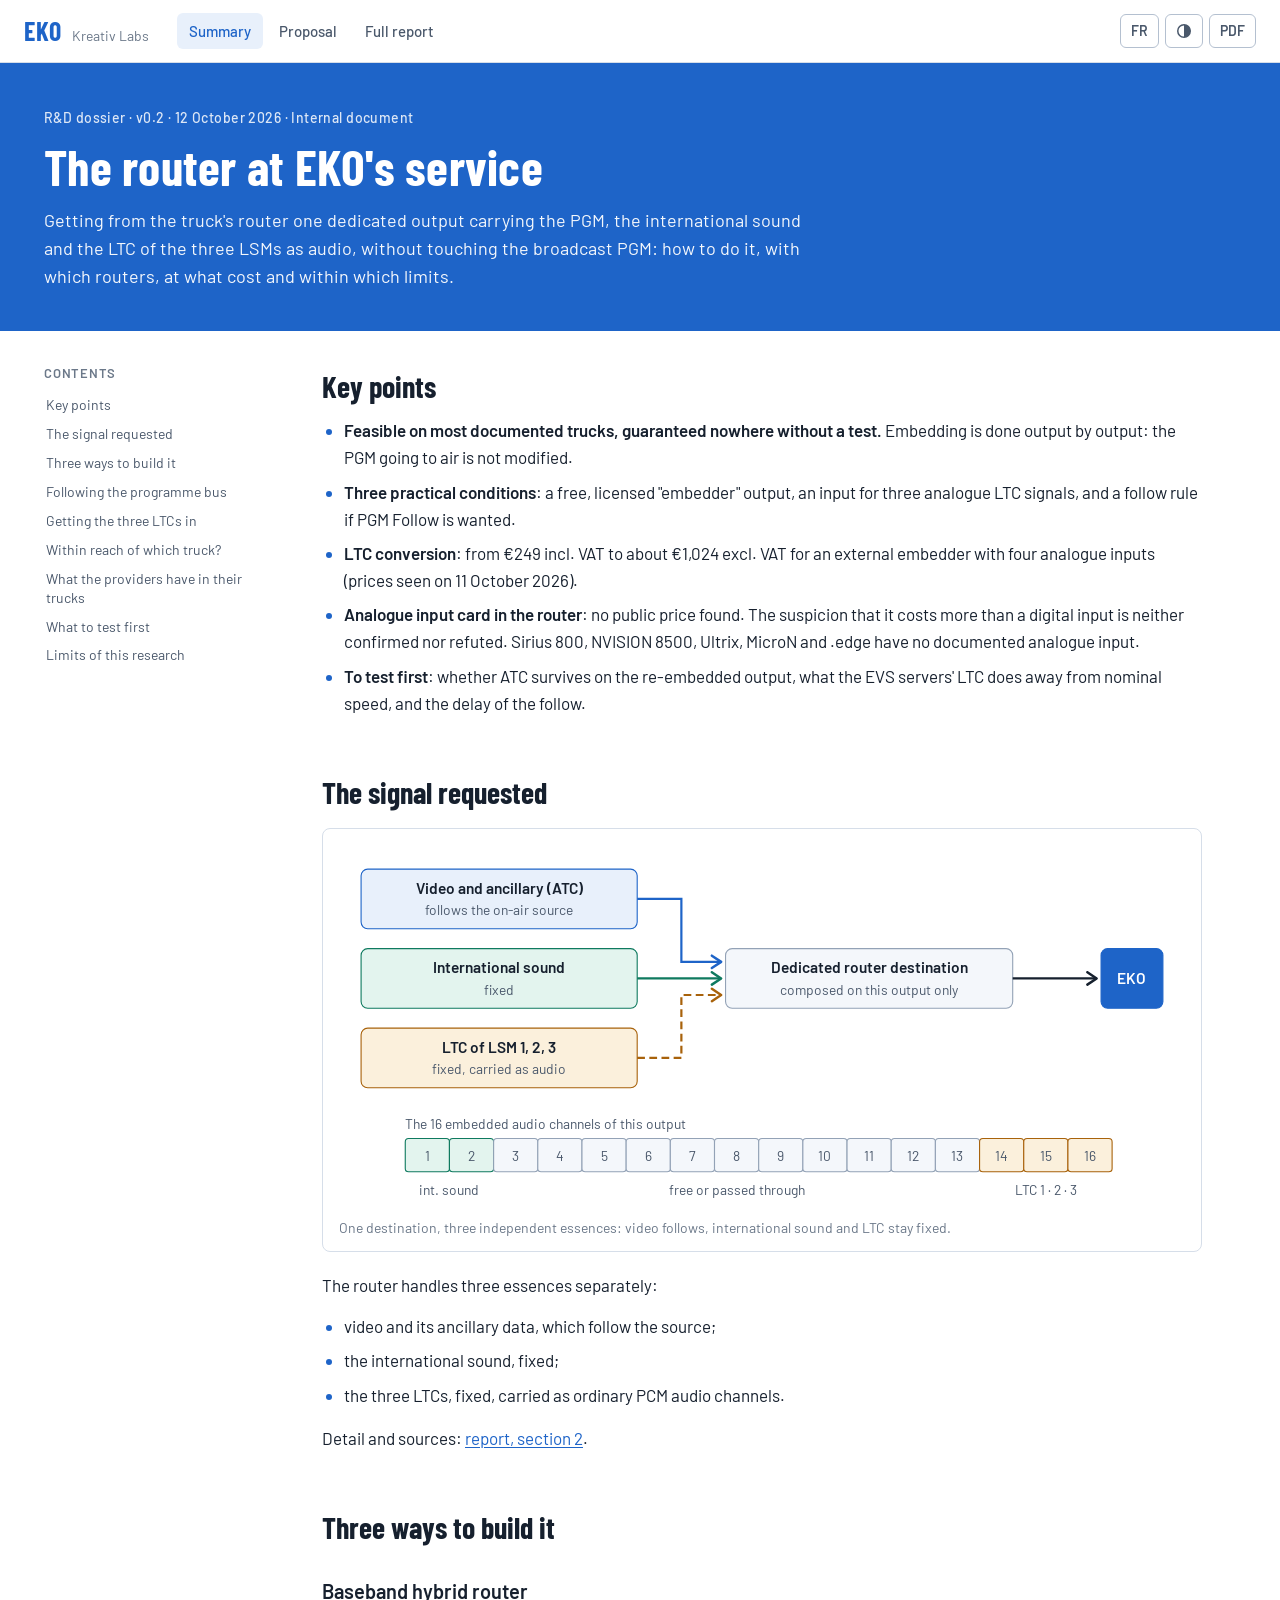
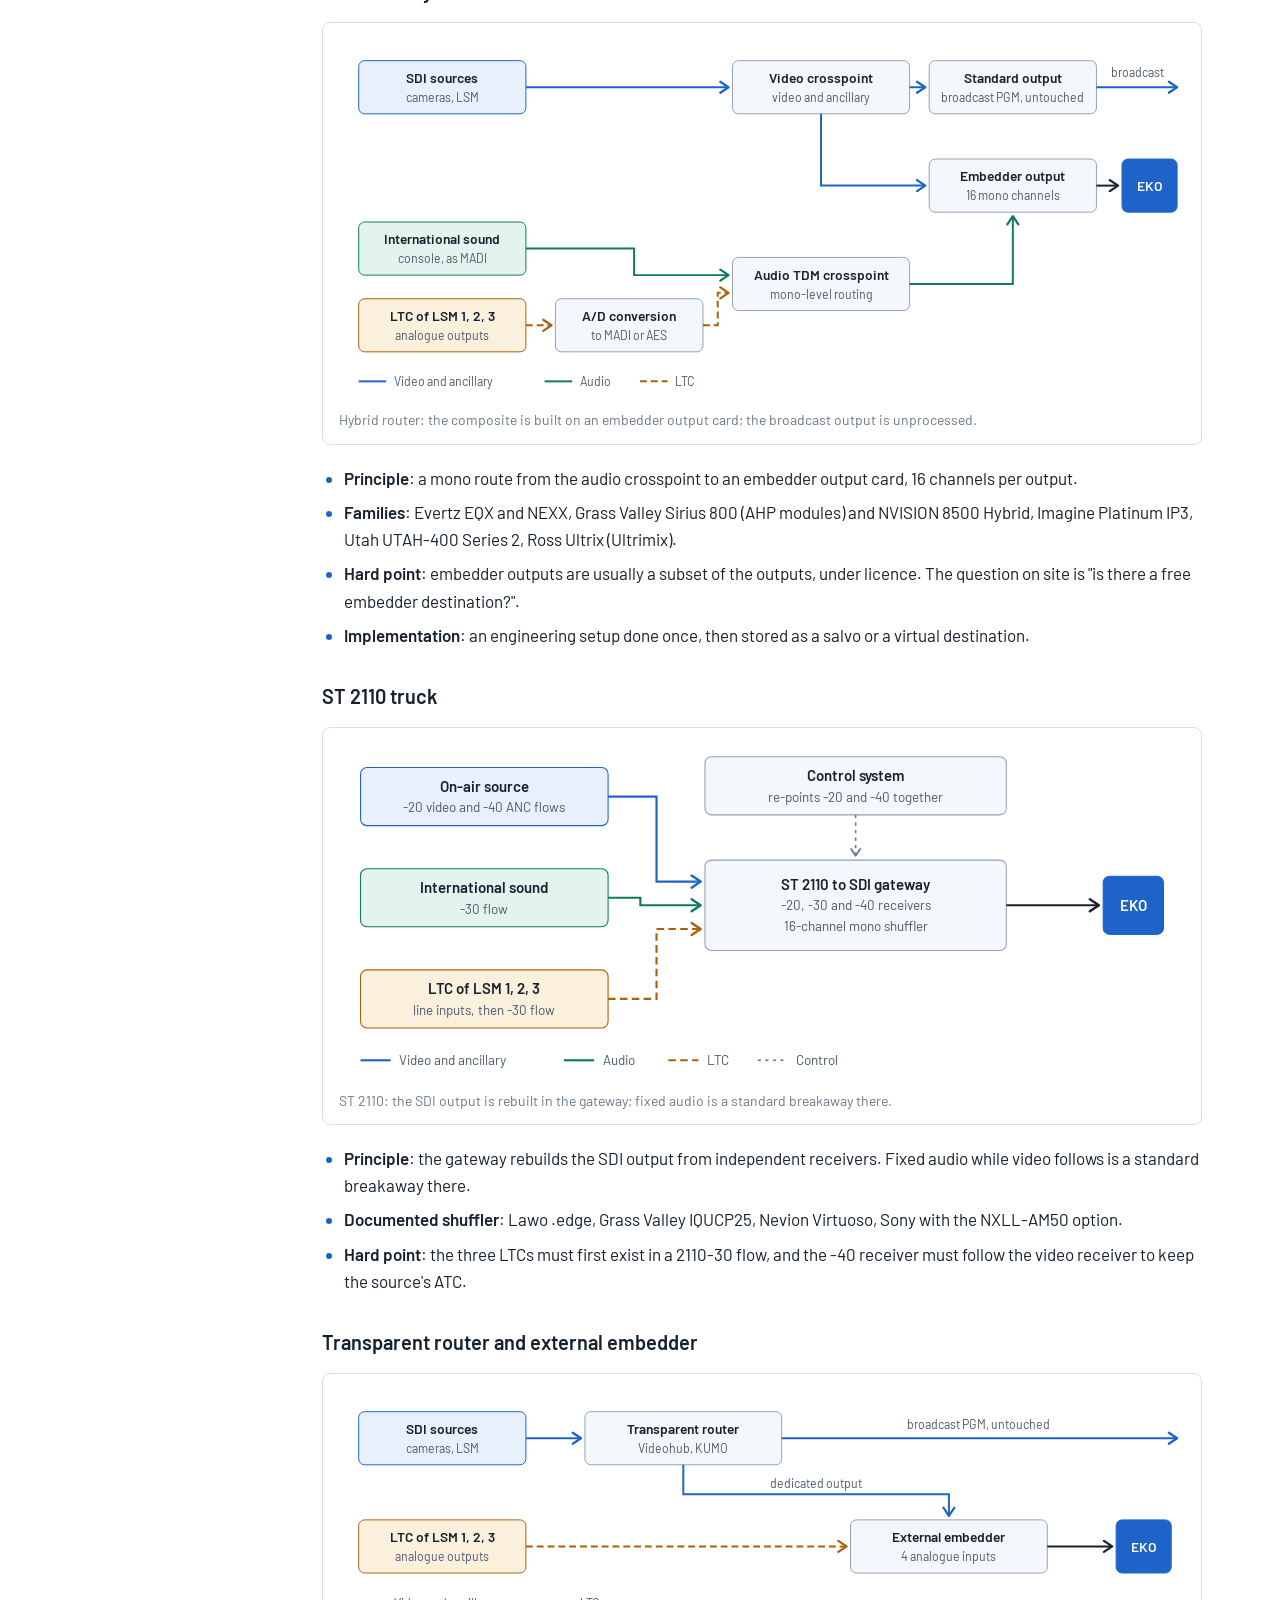
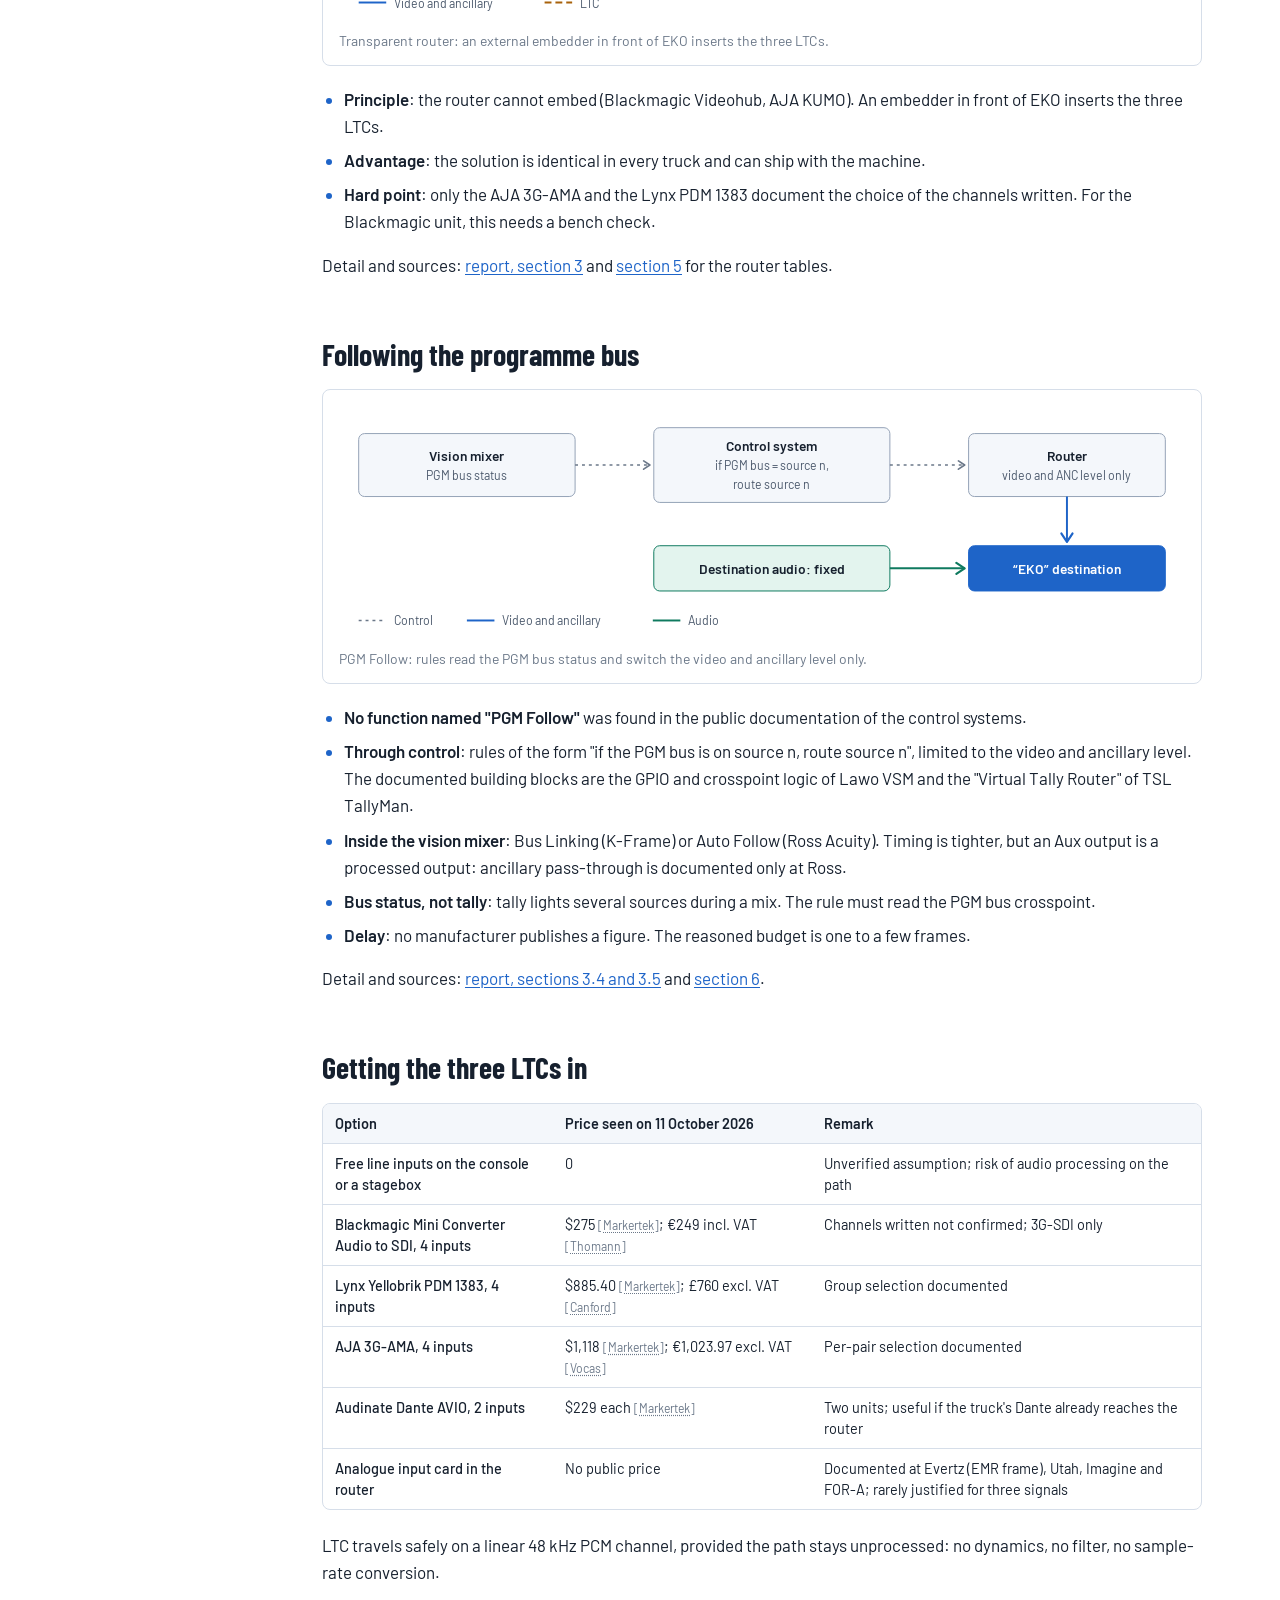
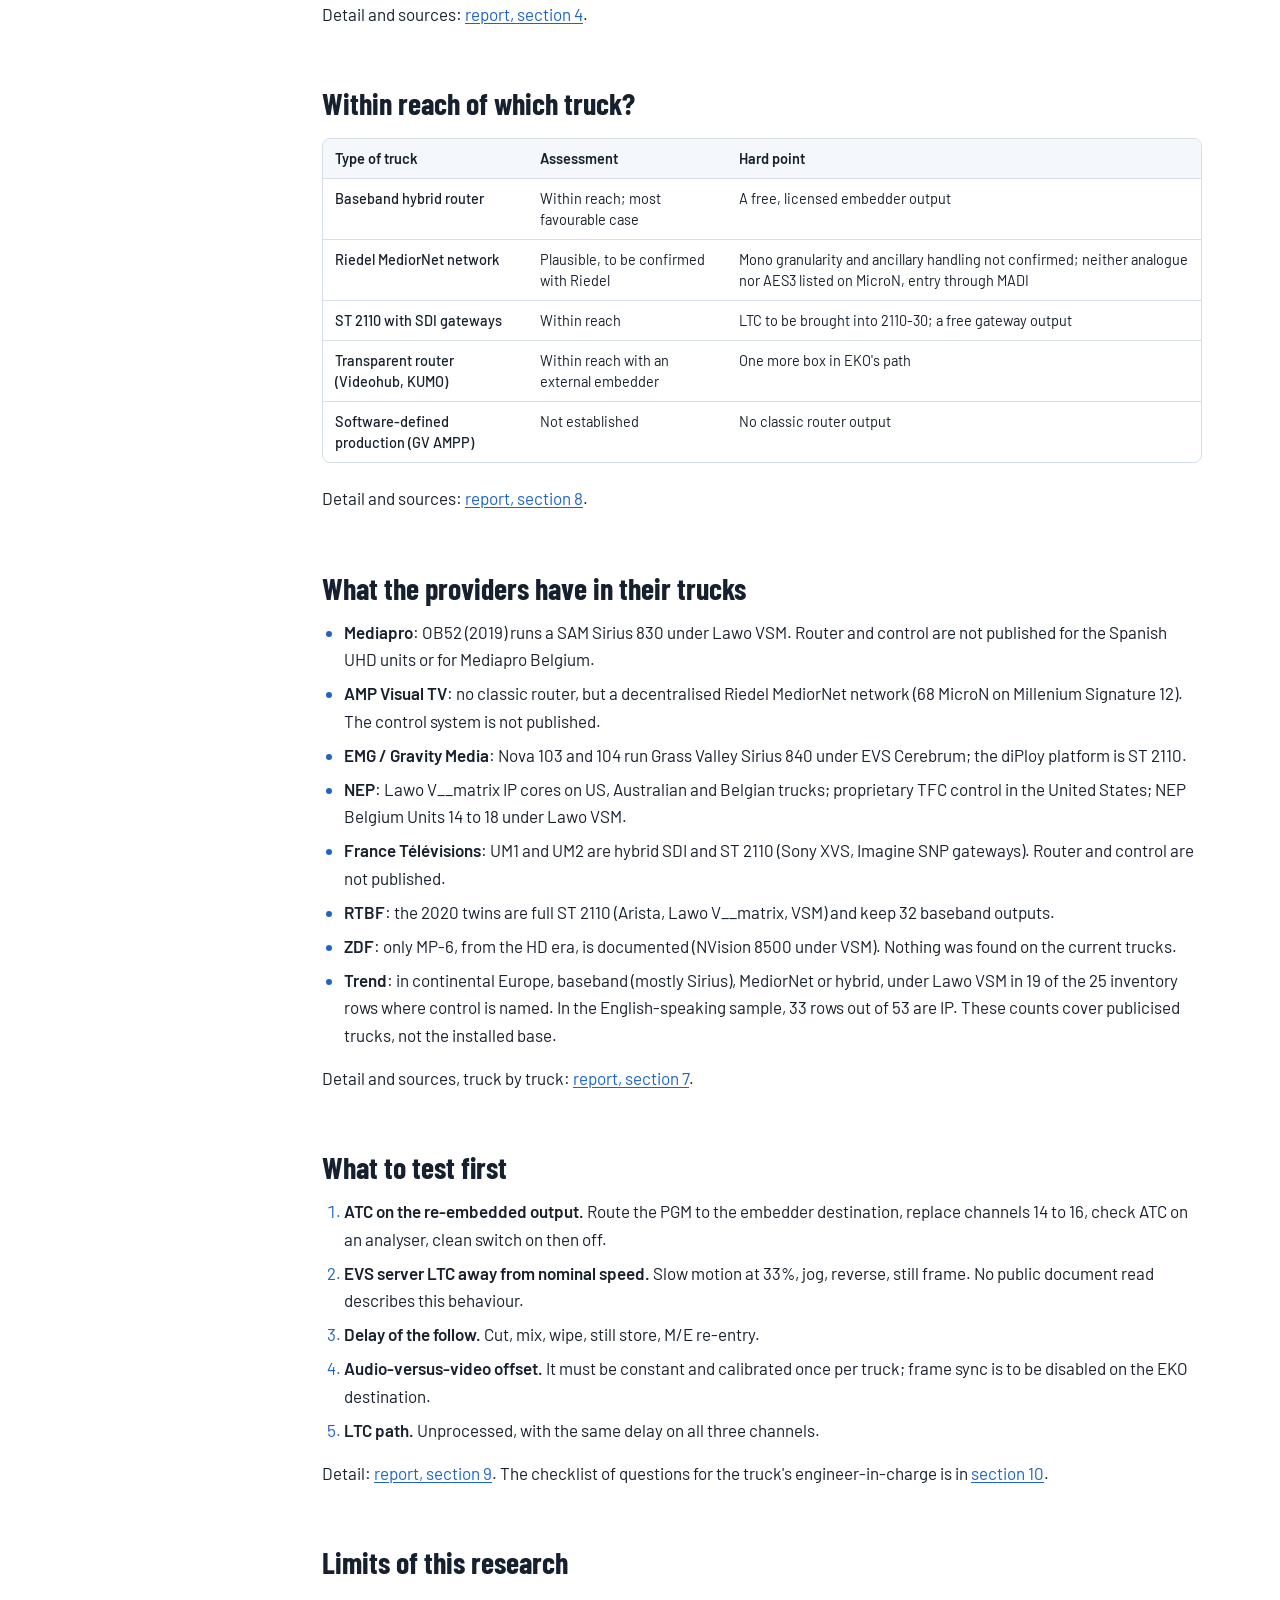
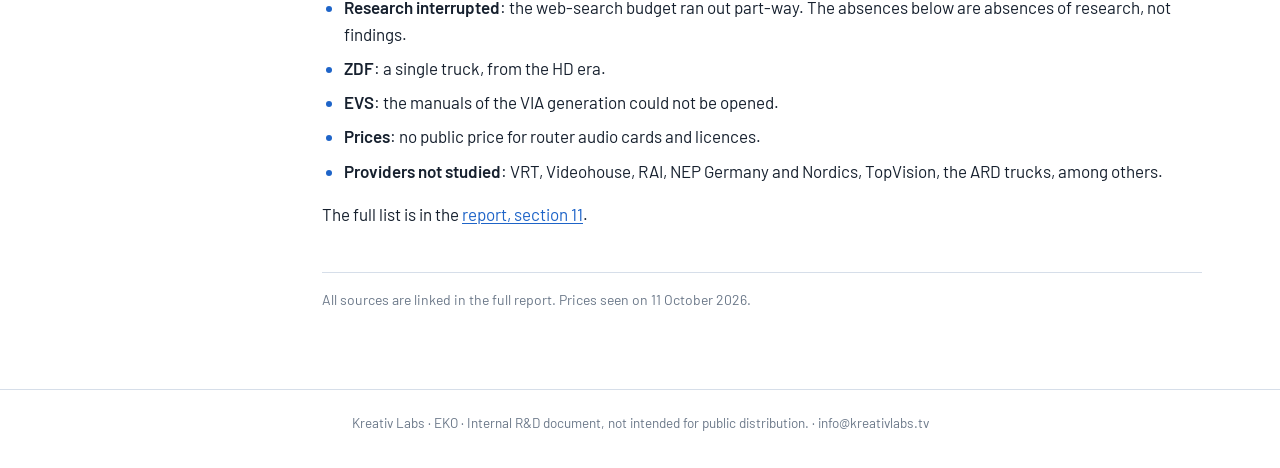
==== commit 71cdbe7c: "Ajouter la proposition d'installation d'EKO en car (v0.2) Nouvelle page Proposition, en français et " ====
--- a/en/index.html
+++ b/en/index.html
@@ -16,7 +16,7 @@
 <div class="page summary">
 <header class="top">
   <a class="brand" href="index.html"><span class="brand-eko">EKO</span><span class="brand-sub">Kreativ Labs</span></a>
-  <nav class="pages"><a href="index.html" aria-current="page">Summary</a><a href="report.html">Full report</a></nav>
+  <nav class="pages"><a href="index.html" aria-current="page">Summary</a><a href="proposal.html">Proposal</a><a href="report.html">Full report</a></nav>
   <div class="tools">
     <a class="tool lang" href="../index.html" hreflang="fr" title="Français">FR</a>
     <button class="tool" id="theme" type="button" title="Light or dark theme" aria-label="Light or dark theme"><svg aria-hidden="true" width="16" height="16" viewBox="0 0 16 16"><circle cx="8" cy="8" r="6.25" fill="none" stroke="currentColor" stroke-width="1.5"/><path d="M8 1.75a6.25 6.25 0 0 1 0 12.5z" fill="currentColor"/></svg></button>
@@ -25,7 +25,7 @@
 </header>
 <section class="hero">
   <div class="hero-in">
-    <p class="eyebrow">R&D dossier · v0.1 · 11 October 2026 · Internal document</p>
+    <p class="eyebrow">R&D dossier · v0.2 · 12 October 2026 · Internal document</p>
     <h1>The router at EKO's service</h1>
     <p class="lede">Getting from the truck's router one dedicated output carrying the PGM, the international sound and the LTC of the three LSMs as audio, without touching the broadcast PGM: how to do it, with which routers, at what cost and within which limits.</p>
   </div>
--- a/assets/style.css
+++ b/assets/style.css
@@ -157,7 +157,8 @@
 .toc a:hover { color: var(--text); }
 .toc a.active { border-left-color: var(--eko); color: var(--link); font-weight: 500; }
 main { min-width: 0; }
-.summary main { max-width: 880px; }
+.summary main, .proposal main { max-width: 880px; }
+.dg .ax { fill: none; stroke: var(--dg-stroke); stroke-width: 1; }
 
 /* Text */
 h2 {
@@ -243,7 +244,7 @@
   .hero-in { padding: 0 0 12pt; }
   .hero a, .hero .cite, .hero .cite a { color: #333; }
   .layout { display: block; padding: 12pt 0 0; max-width: none; }
-  .summary main { max-width: none; }
+  .summary main, .proposal main { max-width: none; }
   h2 { font-size: 16pt; margin-top: 18pt; break-after: avoid; }
   h3 { font-size: 12pt; break-after: avoid; }
   .table-wrap { overflow: visible; border: 0; }
